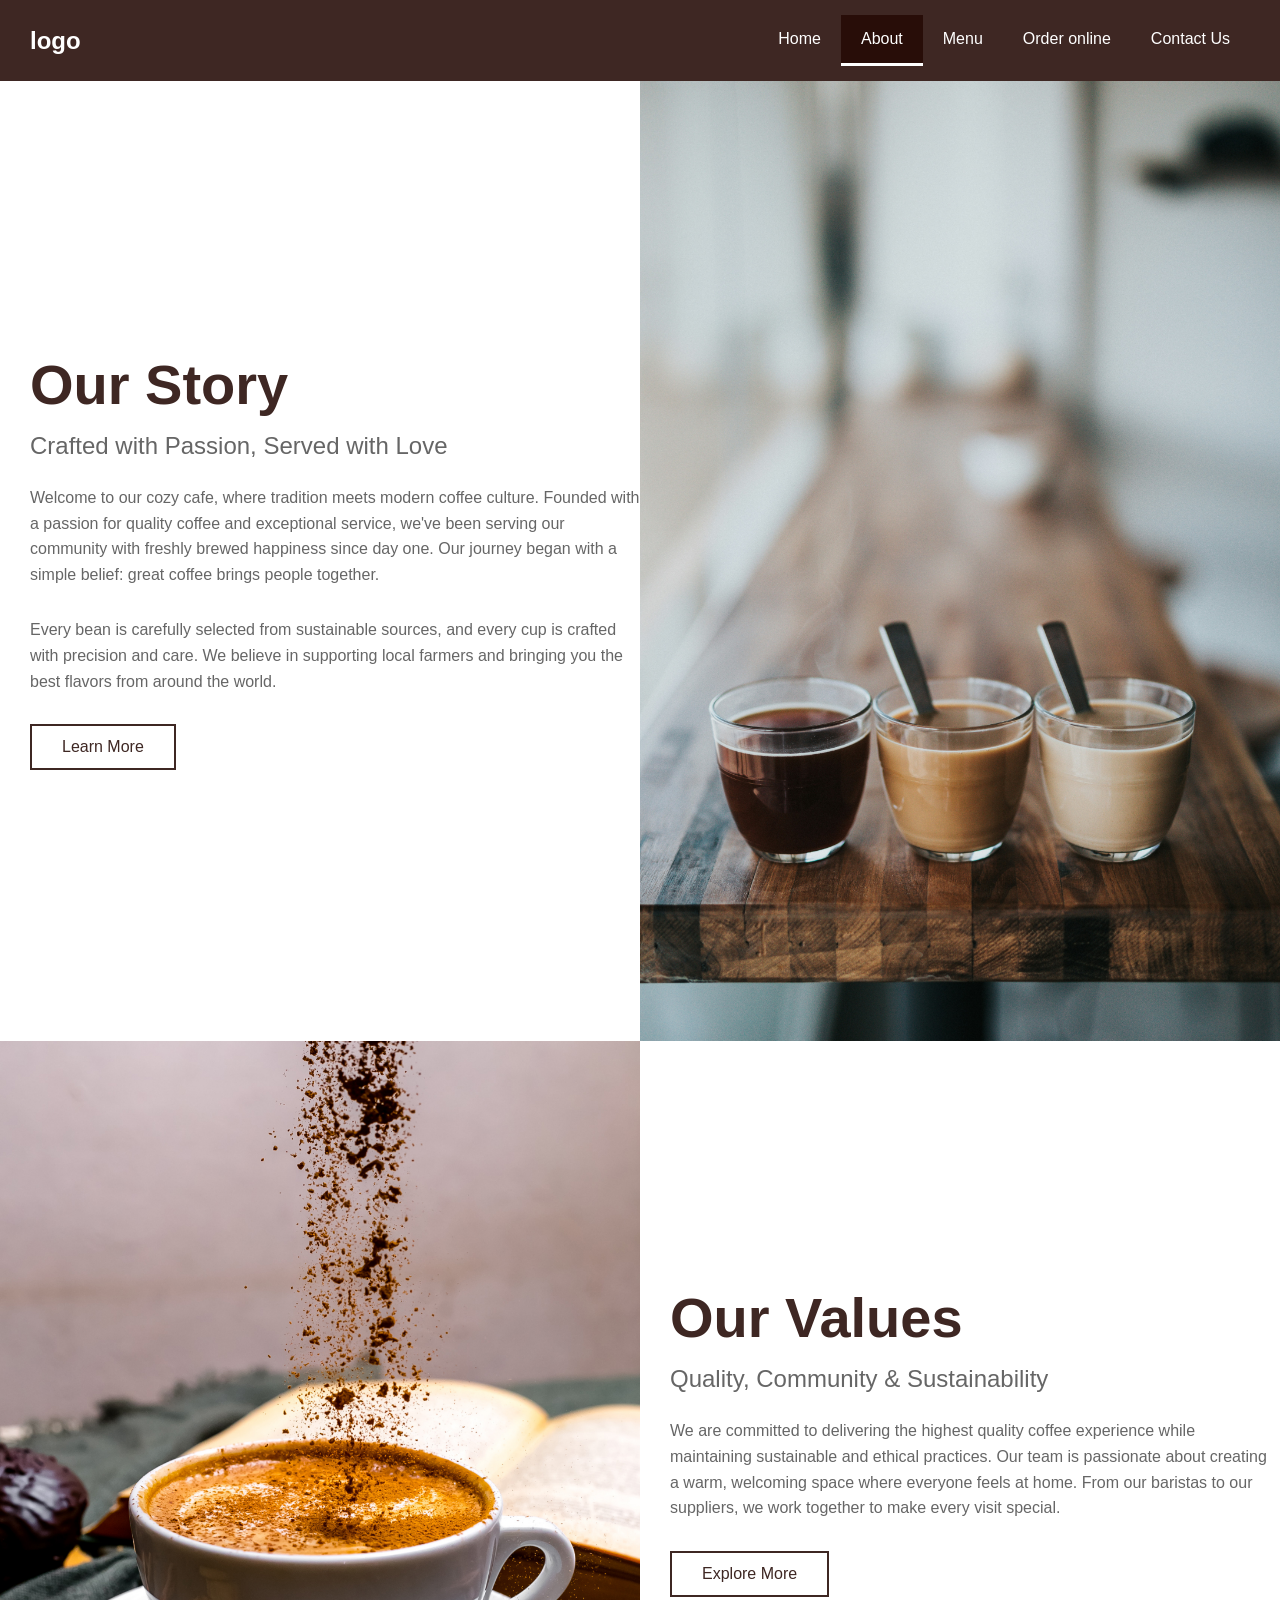
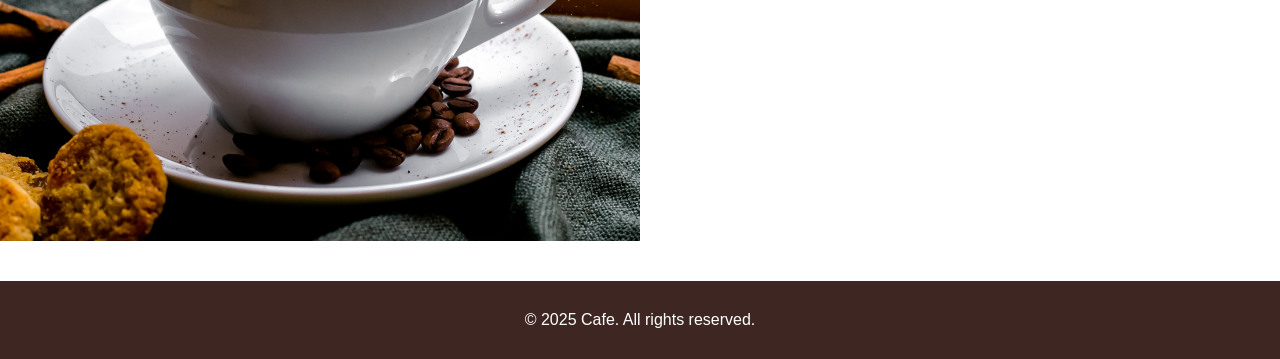
==== about.html @ f7aca715 "demo" ====
<!DOCTYPE html>
<html>
    <head>
        <title>About - Cafe</title>
        <link rel="stylesheet" href="css/style.css">
    </head>
    <body>
        <div class="container">
            <header>
                <div class="logo">
                    logo
                </div>
                <div class="menu_list">
                    <ul>
                        <li><a href="index.html">Home</a></li>
                        <li><a href="about.html" class="active">About</a></li>
                        <li><a href="menu.html">Menu</a></li>
                        <li><a href="orderonline.html">Order online</a></li>
                        <li><a href="contact.html">Contact Us</a></li>
                    </ul>
                </div>
            </header>
            <article>
                <div class="home_content">
                    <div class="content_text">
                        <h2>Our Story</h2>
                        <h3>Crafted with Passion, Served with Love</h3>
                        <p>Welcome to our cozy cafe, where tradition meets modern coffee culture. Founded with a passion for quality coffee and exceptional service, we've been serving our community with freshly brewed happiness since day one. Our journey began with a simple belief: great coffee brings people together.</p>
                        <p>Every bean is carefully selected from sustainable sources, and every cup is crafted with precision and care. We believe in supporting local farmers and bringing you the best flavors from around the world.</p>
                        <button class="see-more-btn">Learn More</button>
                    </div>
                    <div class="content_image">
                        <img src="images/nathan-dumlao-pnmRtTHWqDM-unsplash.jpg" alt="Our Cafe">
                    </div>
                </div>
                <div class="home_content">
                    <div class="content_image">
                        <img src="images/2.jpg" alt="Our Commitment">
                    </div>
                    <div class="content_text">
                        <h2>Our Values</h2>
                        <h3>Quality, Community & Sustainability</h3>
                        <p>We are committed to delivering the highest quality coffee experience while maintaining sustainable and ethical practices. Our team is passionate about creating a warm, welcoming space where everyone feels at home. From our baristas to our suppliers, we work together to make every visit special.</p>
                        <button class="see-more-btn">Explore More</button>
                    </div>
                </div>
            </article>
            <footer>
                <div class="footer_content">
                    <p>&copy; 2025 Cafe. All rights reserved.</p>
                </div>
            </footer>
        </div>
    </body>
</html>
---- css/style.css ----
*{
    padding: 0;
    margin: 0;
}
body{
   font-family:'Segoe UI', Tahoma, Geneva, Verdana, sans-serif;
}
.homeBg{
        background-image: url("../images/zarak-khan-69ilqMz0p1s-unsplash.jpg");
    background-repeat: no-repeat;
    background-position: center center;
    background-size: cover;
    background-attachment: fixed;
 
}
.logo{
    display: inline-block;
    font-size: 1.5em;
    font-weight: bold;
}
.menu_list{
    display: flex;
}
.menu_list ul{
    list-style-type: none;
    display: flex;
    gap: 0;
}
.menu_list ul li{
    padding: 0;
}
.menu_list ul li a{
    text-decoration: none;
    color: #fff;
    padding: 15px 20px;
    display: block;
    transition: all 0.3s ease;
}
.menu_list ul li a:hover{
    background-color: #280d08;
}
.menu_list ul li a.active{
    background-color: #280d08;
    border-bottom: 3px solid #fff;
}
header{
    display: flex;
    justify-content: space-between;
    align-items: center;
    color: #fff;
    padding: 15px 30px;
    background-color: #3E2723;
    width: 100%;
    box-sizing: border-box;
}
.index_section{
    max-width: 1200px;
    margin: 0 auto;
    padding: 40px 20px;
    background-color: #fff;
}
.banner_content{
    display: flex;
    align-items: center;
    justify-content: center;
    min-height: 400px;
    position: relative;
}
.banner_img{
    position: absolute;
    width: 100%;
    height: 100%;
    z-index: 1;
        margin-bottom: 60px;
}
.banner_img img{
    width: 100%;
    height: 100%;
    object-fit: cover;
}
.banner+text{
    position: relative;
    z-index: 2;
    display: flex;
    align-items: center;
    justify-content: center;
}
.centerAlign{
    text-align: center;
    color: #fff;
    z-index: 2;
    font-size: 40px;
}
.banner+text span{
    background-color: rgba(0, 0, 0, 0.6);
    color: #fff;
    padding: 30px 50px;
    font-size: 2em;
    border-radius: 8px;
}
.home_content{
    display: flex;
    align-items: center;
    justify-content: space-between;
  /*  padding: 40px 20px; */
    background-color: #fff;
    /*gap: 40px;*/
}
.content_text{
    flex: 1;
    padding-right: 0px;
}
.content_text h2{
    font-size: 3.5em;
    color: #3E2723;
    margin-bottom: 15px;
    font-weight: bold;
     padding-left: 30px;
}
.content_text h3{
    font-size: 1.5em;
    color: #666;
    margin-bottom: 25px;
    font-weight: normal;
        padding-left: 30px;
}
.content_text p{
    font-size: 1em;
    color: #666;
    line-height: 1.6;
    margin-bottom: 30px;
      padding-left: 30px;
}
.see-more-btn{
    padding: 12px 30px;
    border: 2px solid #3E2723;
    background-color: transparent;
    color: #3E2723;
    font-size: 1em;
    cursor: pointer;
    transition: all 0.3s ease;
      margin-left: 30px;
}
.see-more-btn:hover{
    background-color: #3E2723;
    color: #fff;
}
.content_image{
    flex: 1;
    overflow: hidden;
    border-radius: 0;
}
.content_image img{
    width: 100%;
    height: auto;
    display: block;
}
footer{
    background-color: #3E2723;
    color: #fff;
    text-align: center;
    padding: 30px 20px;
    margin-top: 40px;
}
.footer_content{
    max-width: 1200px;
    margin: 0 auto;
}
.footer_content p{
    font-size: 1em;
    margin: 0;
}
.padding_left_50px{
    padding-left: 50px;;
}
.menu_section{
    max-width: 1200px;
    margin: 0 auto;
    padding: 40px 20px;
    background-color: #fff;
}
.menu_section h1{
    text-align: center;
    font-size: 3em;
    color: #3E2723;
    margin-bottom: 50px;
}
.menu_category{
    margin-bottom: 50px;
}
.menu_category h2{
    font-size: 2em;
    color: #3E2723;
    border-bottom: 3px solid #3E2723;
    padding-bottom: 15px;
    margin-bottom: 30px;
}
.menu_items{
    display: grid;
    grid-template-columns: repeat(auto-fit, minmax(300px, 1fr));
    gap: 30px;
}
.menu_item{
    background-color: #f9f9f9;
    padding: 20px;
    border-radius: 8px;
    border-left: 4px solid #3E2723;
    transition: transform 0.3s ease, box-shadow 0.3s ease;
}
/*.menu_item:hover{
    transform: translateY(-5px);
    box-shadow: 0 5px 15px rgba(0, 0, 0, 0.1);
}*/
.item_header{
    display: flex;
    justify-content: space-between;
    align-items: center;
    margin-bottom: 10px;
}
.menu_item h3{
    font-size: 1.3em;
    color: #3E2723;
    margin: 0;
}
.price{
    font-size: 1.2em;
    color: #3E2723;
    font-weight: bold;
}
.menu_item p{
    color: #666;
    font-size: 0.95em;
    margin: 0;
    line-height: 1.5;
}
.item_image{
    width: 100%;
    height: 200px;
    overflow: hidden;
    border-radius: 8px 8px 0 0;
    margin: -20px -20px 15px -20px;
}
.item_image img{
    width: 100%;
    height: 100%;
    object-fit: cover;
}
.teaBg{
    background-image: url("../images/EnglishBreakfastTea.jpg");
    background-size: cover;
    background-position: center;
    background-repeat: no-repeat;
    border-radius: 8px 8px 0 0;
       padding-bottom: 40px;
}
.ColdBeverages{
    background-image: url("../images/ColdBeverages.jpg");
    background-size: cover;
    background-position: center;
    background-repeat: no-repeat;
    border-radius: 8px 8px 0 0;
    padding-bottom: 40px;
}
.order_section{
    max-width: 1200px;
    margin: 0 auto;
    padding: 40px 20px;
    background-color: #fff;
}
.order_section h1{
    text-align: center;
    font-size: 3em;
    color: #3E2723;
    margin-bottom: 15px;
}
.order_subtitle{
    text-align: center;
    font-size: 1.2em;
    color: #666;
    margin-bottom: 40px;
}
.order_content{
    display: grid;
    grid-template-columns: 1fr 1fr;
    gap: 40px;
    margin-top: 30px;
}
.order_info{
    padding: 20px;
    background-color: #f9f9f9;
    border-radius: 8px;
    border-left: 4px solid #3E2723;
}
.order_info h2{
    color: #3E2723;
    font-size: 1.8em;
    margin-bottom: 15px;
}
.order_info h3{
    color: #3E2723;
    font-size: 1.3em;
    margin-top: 25px;
    margin-bottom: 15px;
}
.order_info ol, .order_info ul{
    color: #666;
    line-height: 1.8;
    margin-left: 20px;
}
.order_info li{
    margin-bottom: 10px;
}
.order_form_container{
    padding: 20px;
    background-color: #f9f9f9;
    border-radius: 8px;
}
.order_form{
    display: flex;
    flex-direction: column;
}
.order_form h2{
    color: #3E2723;
    font-size: 1.8em;
    margin-bottom: 20px;
}
.form_group{
    display: flex;
    flex-direction: column;
    margin-bottom: 15px;
}
.form_group label{
    color: #3E2723;
    font-weight: bold;
    margin-bottom: 5px;
}
.form_group input,
.form_group textarea,
.form_group select{
    padding: 10px;
    border: 1px solid #ddd;
    border-radius: 4px;
    font-family: inherit;
    font-size: 1em;
}
.form_group input:focus,
.form_group textarea:focus,
.form_group select:focus{
    outline: none;
    border-color: #3E2723;
    box-shadow: 0 0 5px rgba(62, 39, 35, 0.2);
}
.submit_btn{
    padding: 12px 30px;
    background-color: #3E2723;
    color: #fff;
    border: none;
    border-radius: 4px;
    font-size: 1.1em;
    cursor: pointer;
    transition: all 0.3s ease;
    margin-top: 15px;
}
.submit_btn:hover{
    background-color: #280d08;
    transform: translateY(-2px);
    box-shadow: 0 5px 15px rgba(0, 0, 0, 0.2);
}
@media (max-width: 768px){
    .order_content{
        grid-template-columns: 1fr;
    }
}
.contact_section{
    max-width: 1200px;
    margin: 0 auto;
    padding: 40px 20px;
    background-color: #fff;
}
.contact_section h1{
    text-align: center;
    font-size: 3em;
    color: #3E2723;
    margin-bottom: 30px;
}
.contact_subtitle{
    text-alicontact_subtitlegn: center;
    font-size: 1.2em;
    color: #666;
    margin-bottom: 40px;
}
.contact_info h2, .contact_form h2{
    font-size: 2em;
    color: #3E2723;
    border-bottom: 3px solid #3E2723;
    padding-bottom: 15px;
    margin-bottom: 30px;
}
.contact_content{
    display: grid;
    grid-template-columns: 1fr 1fr;
    gap: 40px;
    margin-top: 30px;
}
.info_block{
    margin-bottom: 20px;
}
.info_block a{
    color: #3E2723;
    text-decoration: none;
}
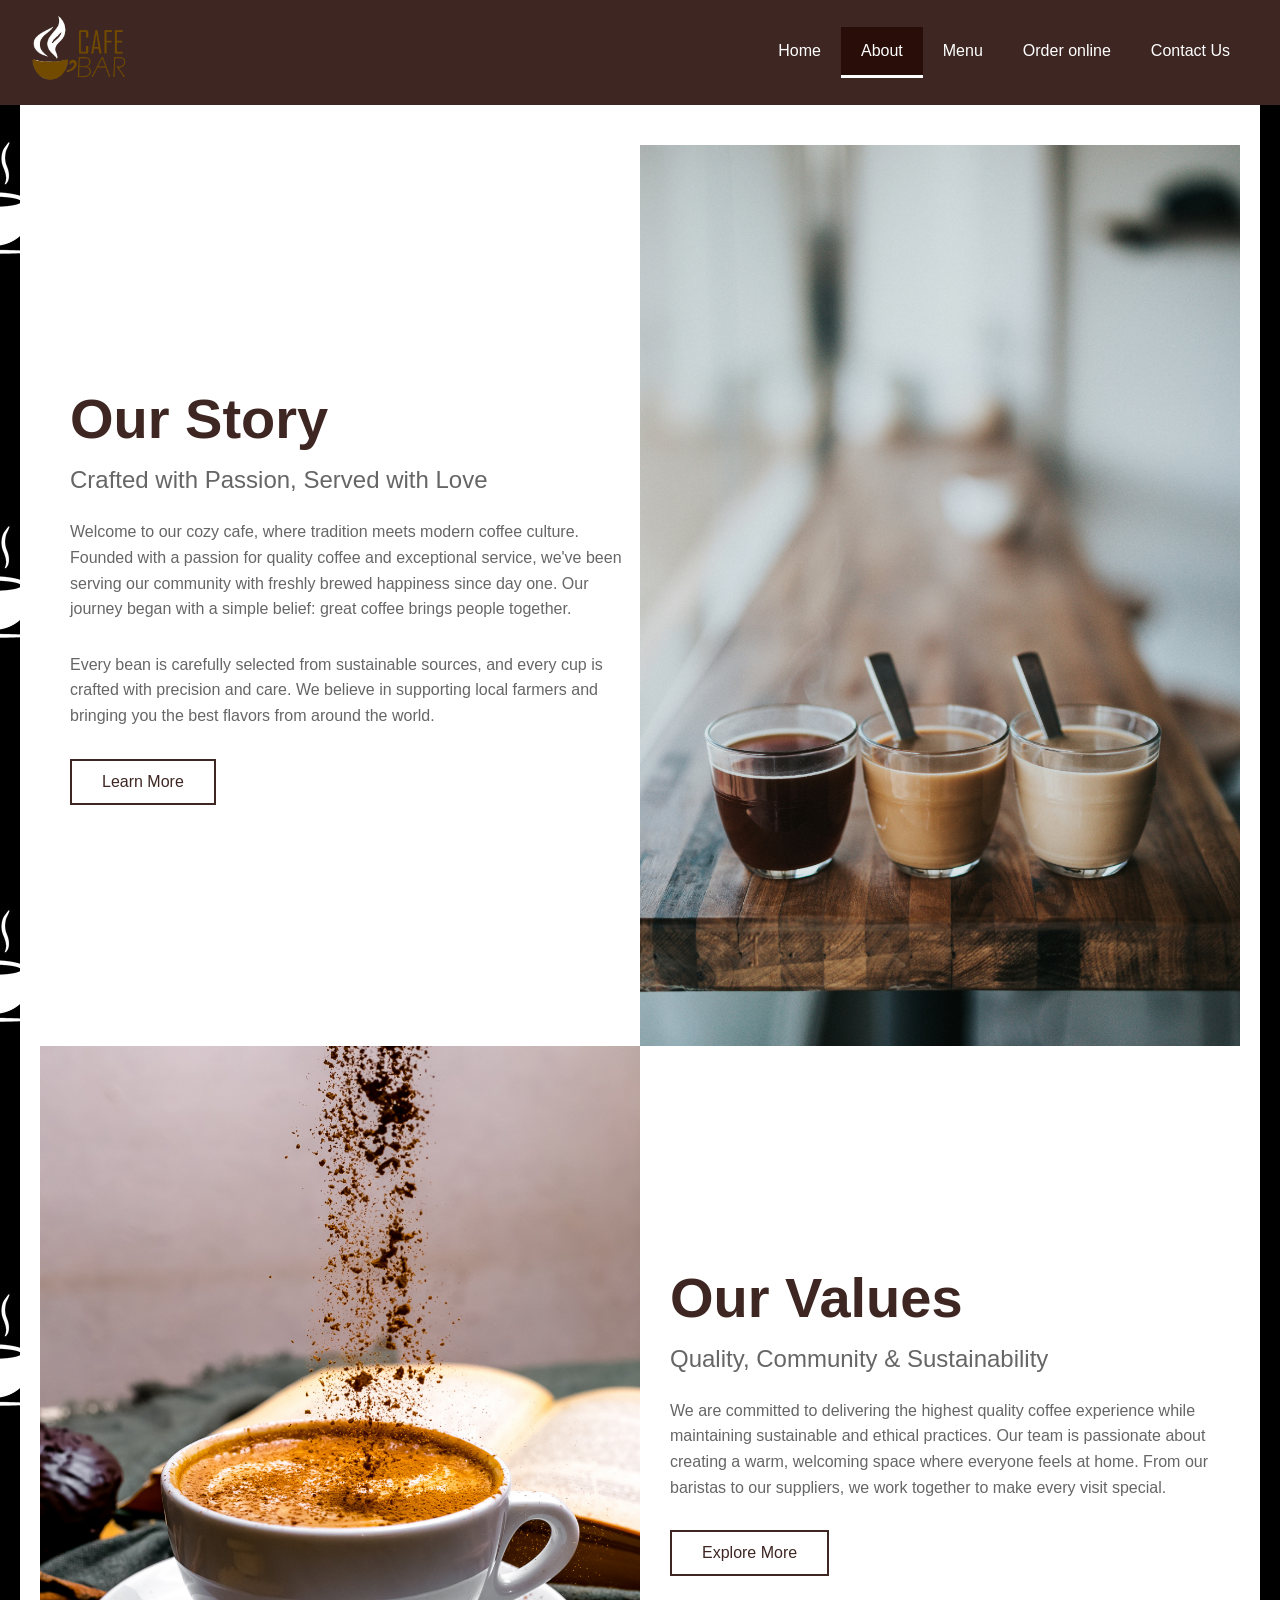
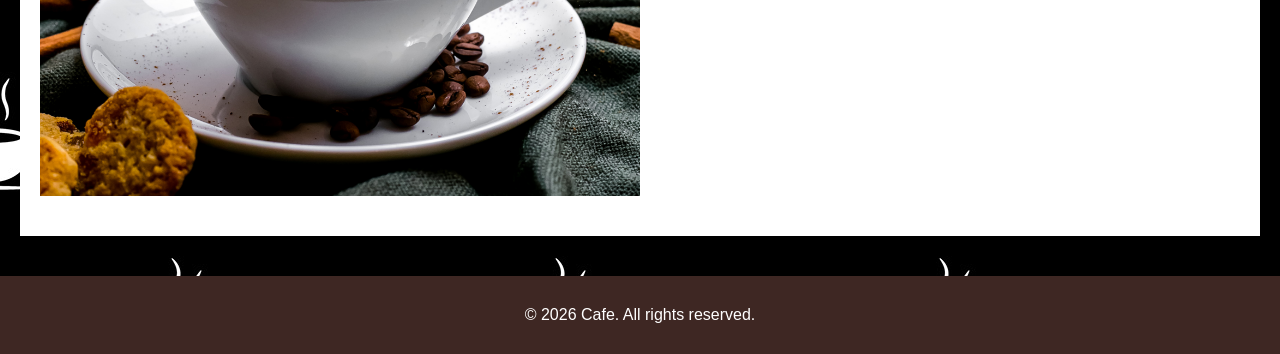
==== commit d0241a73: "update files" ====
--- a/about.html
+++ b/about.html
@@ -8,7 +8,7 @@
         <div class="container">
             <header>
                 <div class="logo">
-                    logo
+                   <img src="images/logo.png" alt="Cafe Logo" width="100px">
                 </div>
                 <div class="menu_list">
                     <ul>
@@ -21,7 +21,8 @@
                 </div>
             </header>
             <article>
-                <div class="home_content">
+                <div class="index_section">
+                    <div class="home_content">
                     <div class="content_text">
                         <h2>Our Story</h2>
                         <h3>Crafted with Passion, Served with Love</h3>
@@ -44,10 +45,11 @@
                         <button class="see-more-btn">Explore More</button>
                     </div>
                 </div>
+                </div>
             </article>
             <footer>
                 <div class="footer_content">
-                    <p>&copy; 2025 Cafe. All rights reserved.</p>
+                    <p>&copy; 2026 Cafe. All rights reserved.</p>
                 </div>
             </footer>
         </div>
--- a/css/style.css
+++ b/css/style.css
@@ -4,6 +4,7 @@
 }
 body{
    font-family:'Segoe UI', Tahoma, Geneva, Verdana, sans-serif;
+   background: url("../images/bg.jpg");
 }
 .homeBg{
         background-image: url("../images/zarak-khan-69ilqMz0p1s-unsplash.jpg");
@@ -408,4 +409,118 @@
 .info_block a{
     color: #3E2723;
     text-decoration: none;
-}+}
+.add-to-cart{
+    padding: 12px 30px;
+    background-color: #3E2723;
+    color: #fff;
+    border: none;
+    border-radius: 4px;
+    font-size: 1.1em;
+    cursor: pointer;
+    transition: all 0.3s ease;
+    margin-top:20px;
+
+}
+.add-to-cart:hover{
+    background-color: #280d08;
+    transform: translateY(-2px);
+    box-shadow: 0 5px 15px rgba(0, 0, 0, 0.2);
+
+
+}
+
+/* Cart Styles */
+.cart_section {
+    max-width: 1200px;
+    margin: 0 auto;
+    padding: 40px 20px;
+    background-color: #fff;
+    min-height: 50vh;
+}
+.cart_section h1 {
+    text-align: center;
+    font-size: 3em;
+    color: #3E2723;
+    margin-bottom: 40px;
+}
+.cart_table_container {
+    overflow-x: auto;
+}
+.cart_table {
+    width: 100%;
+    border-collapse: collapse;
+    margin-bottom: 30px;
+}
+.cart_table th, .cart_table td {
+    padding: 15px;
+    text-align: left;
+    border-bottom: 1px solid #ddd;
+}
+.cart_table th {
+    background-color: #f9f9f9;
+    color: #3E2723;
+    font-weight: bold;
+}
+.cart_item_info {
+    display: flex;
+    align-items: center;
+    gap: 15px;
+}
+.cart_item_img {
+    width: 60px;
+    height: 60px;
+    object-fit: cover;
+    border-radius: 4px;
+}
+.qty_input {
+    width: 60px;
+    padding: 8px;
+    border: 1px solid #ddd;
+    border-radius: 4px;
+    text-align: center;
+}
+.remove_btn {
+    padding: 8px 15px;
+    background-color: #dc3545;
+    color: white;
+    border: none;
+    border-radius: 4px;
+    cursor: pointer;
+    transition: background-color 0.3s;
+}
+.remove_btn:hover {
+    background-color: #c82333;
+}
+.cart_summary {
+    display: flex;
+    flex-direction: column;
+    align-items: flex-end;
+    gap: 20px;
+    padding-top: 20px;
+    border-top: 2px solid #3E2723;
+}
+.cart_total h3 {
+    color: #3E2723;
+    font-size: 1.5em;
+}
+.cart_total span {
+    font-weight: bold;
+    margin-left: 10px;
+}
+.checkout_btn {
+    padding: 15px 30px;
+    background-color: #3E2723;
+    color: #fff;
+    border: none;
+    border-radius: 4px;
+    font-size: 1.2em;
+    cursor: pointer;
+    transition: all 0.3s ease;
+}
+.checkout_btn:hover {
+    background-color: #280d08;
+    transform: translateY(-2px);
+    box-shadow: 0 5px 15px rgba(0, 0, 0, 0.2);
+}
+
